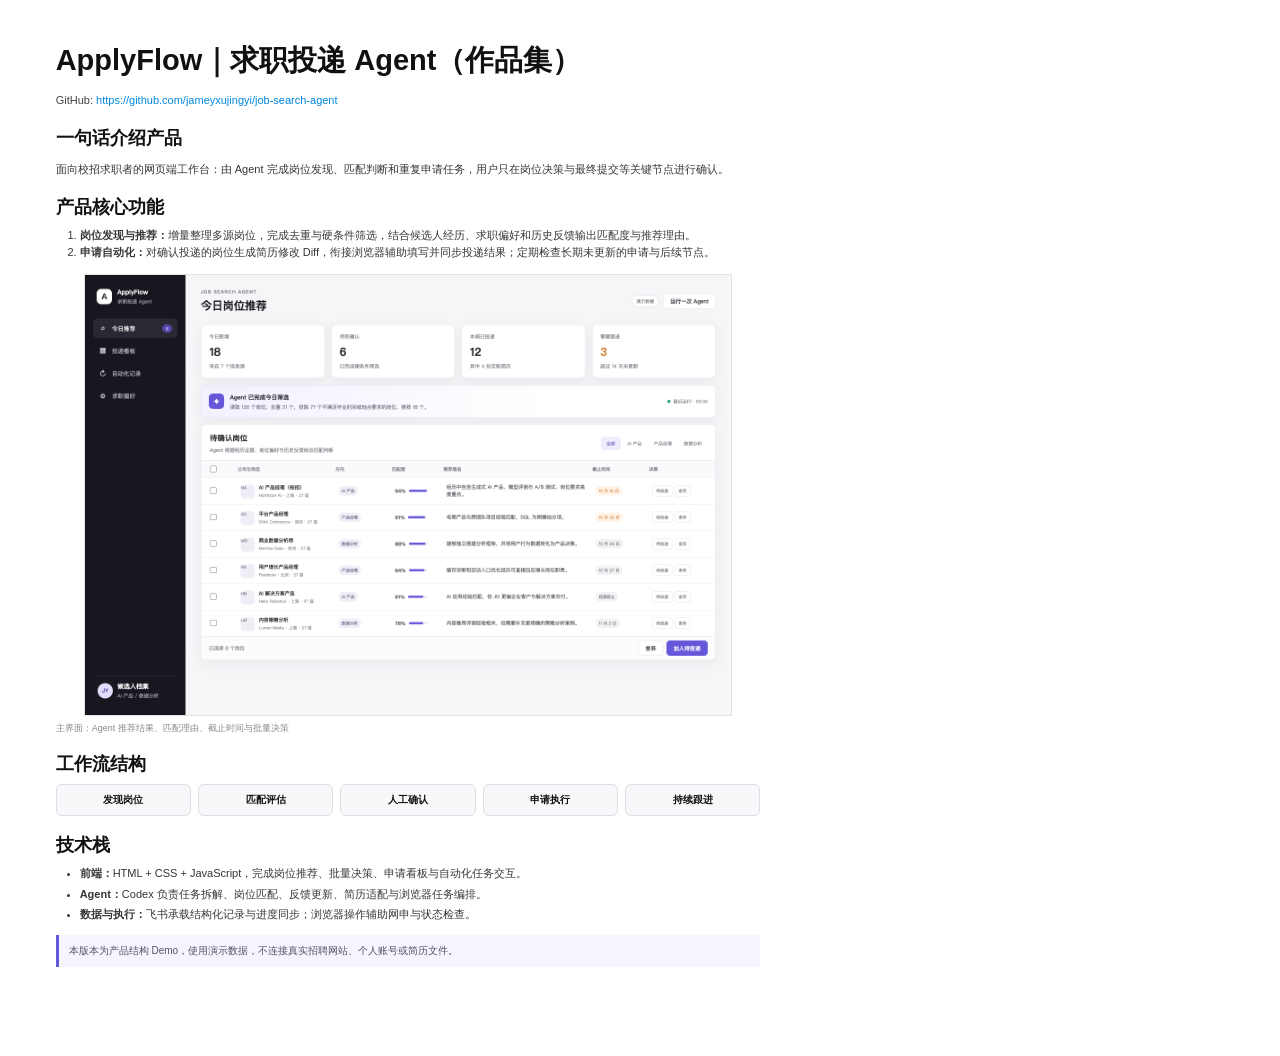
==== docs/portfolio.html @ 252f665c "Build ApplyFlow job application agent demo" ====
<!doctype html>
<html lang="zh-CN">
  <head>
    <meta charset="UTF-8" />
    <title>ApplyFlow 作品说明</title>
    <style>
      @page { size: Letter; margin: 0; }
      * { box-sizing: border-box; }
      body {
        margin: 0;
        color: #111;
        background: #fff;
        font-family: Arial, "PingFang SC", "Microsoft YaHei", sans-serif;
      }
      .page {
        width: 8.5in;
        min-height: 11in;
        padding: 0.46in 0.58in 0.42in;
        page-break-after: always;
      }
      .page:last-child { page-break-after: auto; }
      h1 { margin: 0 0 14px; font-size: 29px; line-height: 1.15; }
      h2 { margin: 17px 0 8px; font-size: 18px; }
      p, li { font-size: 11px; line-height: 1.55; color: #363636; }
      a { color: #0088df; text-decoration: none; }
      .meta { margin-bottom: 17px; font-size: 11px; line-height: 1.55; color: #444; }
      .intro { margin-bottom: 10px; }
      ol, ul { margin: 0; padding-left: 24px; }
      .screenshot {
        width: 92%;
        margin: 13px auto 6px;
        border: 1px solid #e3e3e3;
        display: block;
      }
      .caption { margin: 0; color: #888; font-size: 9px; }
      .stack li { margin-bottom: 3px; }
      .flow {
        display: grid;
        grid-template-columns: repeat(5, 1fr);
        gap: 7px;
        margin-top: 8px;
      }
      .flow div {
        padding: 8px 6px;
        border: 1px solid #dedee4;
        border-radius: 6px;
        background: #f8f8fa;
        font-size: 10px;
        font-weight: 700;
        text-align: center;
      }
      .note {
        margin-top: 12px;
        padding: 8px 10px;
        border-left: 3px solid #6557d9;
        background: #f6f4ff;
        color: #555064;
        font-size: 10px;
        line-height: 1.6;
      }
    </style>
  </head>
  <body>
    <section class="page">
      <h1>ApplyFlow｜求职投递 Agent（作品集）</h1>
      <div class="meta">
        GitHub: <a href="https://github.com/jameyxujingyi/job-search-agent">https://github.com/jameyxujingyi/job-search-agent</a>
      </div>

      <h2>一句话介绍产品</h2>
      <p class="intro">面向校招求职者的网页端工作台：由 Agent 完成岗位发现、匹配判断和重复申请任务，用户只在岗位决策与最终提交等关键节点进行确认。</p>

      <h2>产品核心功能</h2>
      <ol>
        <li><strong>岗位发现与推荐：</strong>增量整理多源岗位，完成去重与硬条件筛选，结合候选人经历、求职偏好和历史反馈输出匹配度与推荐理由。</li>
        <li><strong>申请自动化：</strong>对确认投递的岗位生成简历修改 Diff，衔接浏览器辅助填写并同步投递结果；定期检查长期未更新的申请与后续节点。</li>
      </ol>

      <img class="screenshot" src="../assets/applyflow-dashboard.png" alt="ApplyFlow 主界面" />
      <p class="caption">主界面：Agent 推荐结果、匹配理由、截止时间与批量决策</p>

      <h2>工作流结构</h2>
      <div class="flow">
        <div>发现岗位</div>
        <div>匹配评估</div>
        <div>人工确认</div>
        <div>申请执行</div>
        <div>持续跟进</div>
      </div>

      <h2>技术栈</h2>
      <ul class="stack">
        <li><strong>前端：</strong>HTML + CSS + JavaScript，完成岗位推荐、批量决策、申请看板与自动化任务交互。</li>
        <li><strong>Agent：</strong>Codex 负责任务拆解、岗位匹配、反馈更新、简历适配与浏览器任务编排。</li>
        <li><strong>数据与执行：</strong>飞书承载结构化记录与进度同步；浏览器操作辅助网申与状态检查。</li>
      </ul>

      <div class="note">本版本为产品结构 Demo，使用演示数据，不连接真实招聘网站、个人账号或简历文件。</div>
    </section>
  </body>
</html>
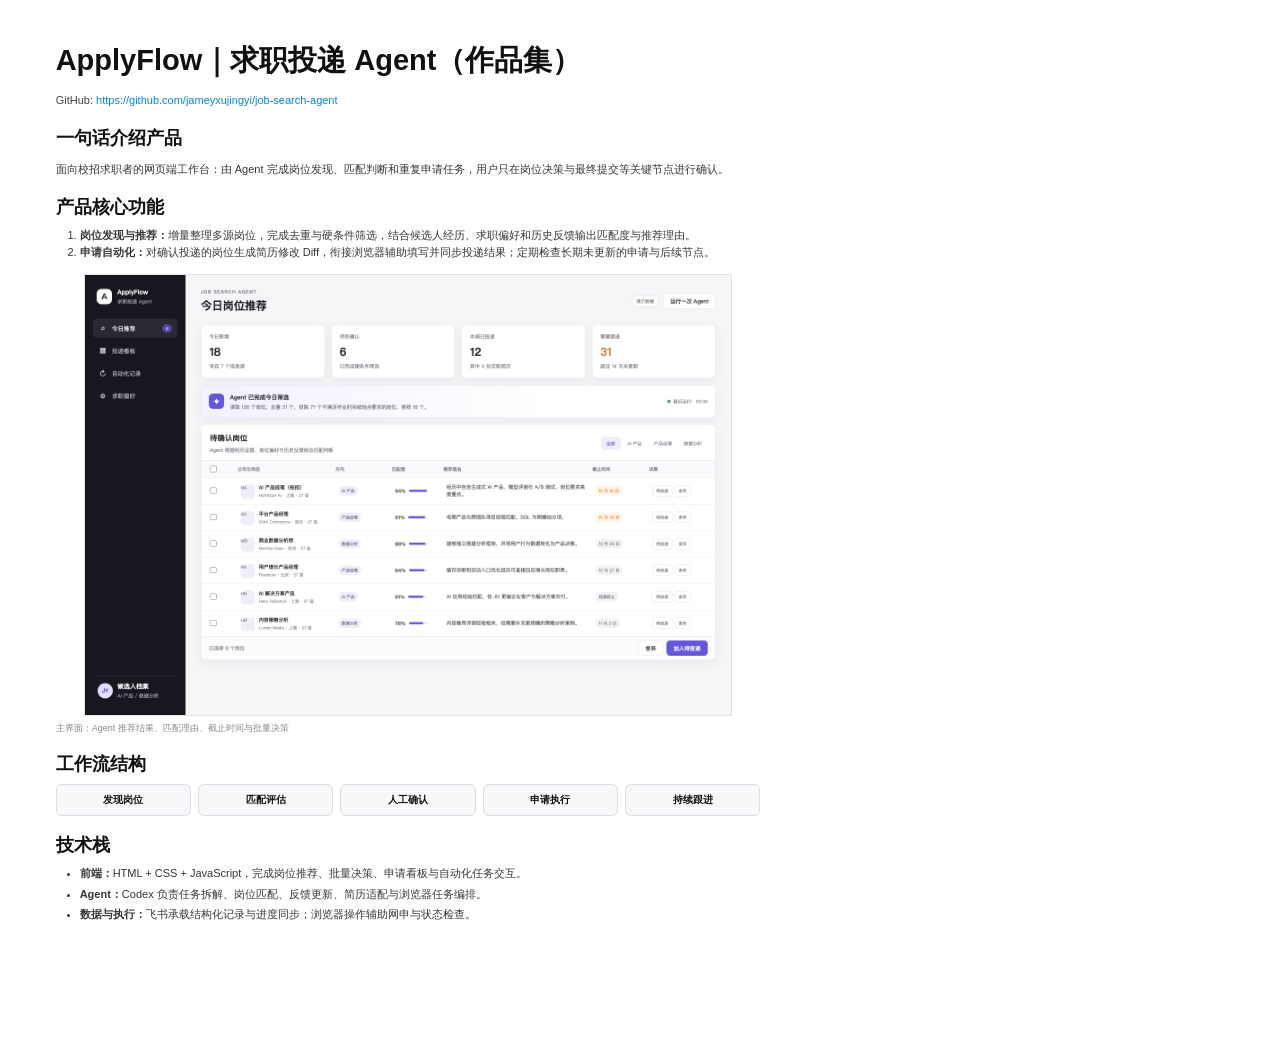
==== commit 0b223e5c: "Update follow-up count and portfolio copy" ====
--- a/docs/portfolio.html
+++ b/docs/portfolio.html
@@ -49,15 +49,6 @@
         font-weight: 700;
         text-align: center;
       }
-      .note {
-        margin-top: 12px;
-        padding: 8px 10px;
-        border-left: 3px solid #6557d9;
-        background: #f6f4ff;
-        color: #555064;
-        font-size: 10px;
-        line-height: 1.6;
-      }
     </style>
   </head>
   <body>
@@ -95,7 +86,6 @@
         <li><strong>数据与执行：</strong>飞书承载结构化记录与进度同步；浏览器操作辅助网申与状态检查。</li>
       </ul>
 
-      <div class="note">本版本为产品结构 Demo，使用演示数据，不连接真实招聘网站、个人账号或简历文件。</div>
     </section>
   </body>
 </html>
